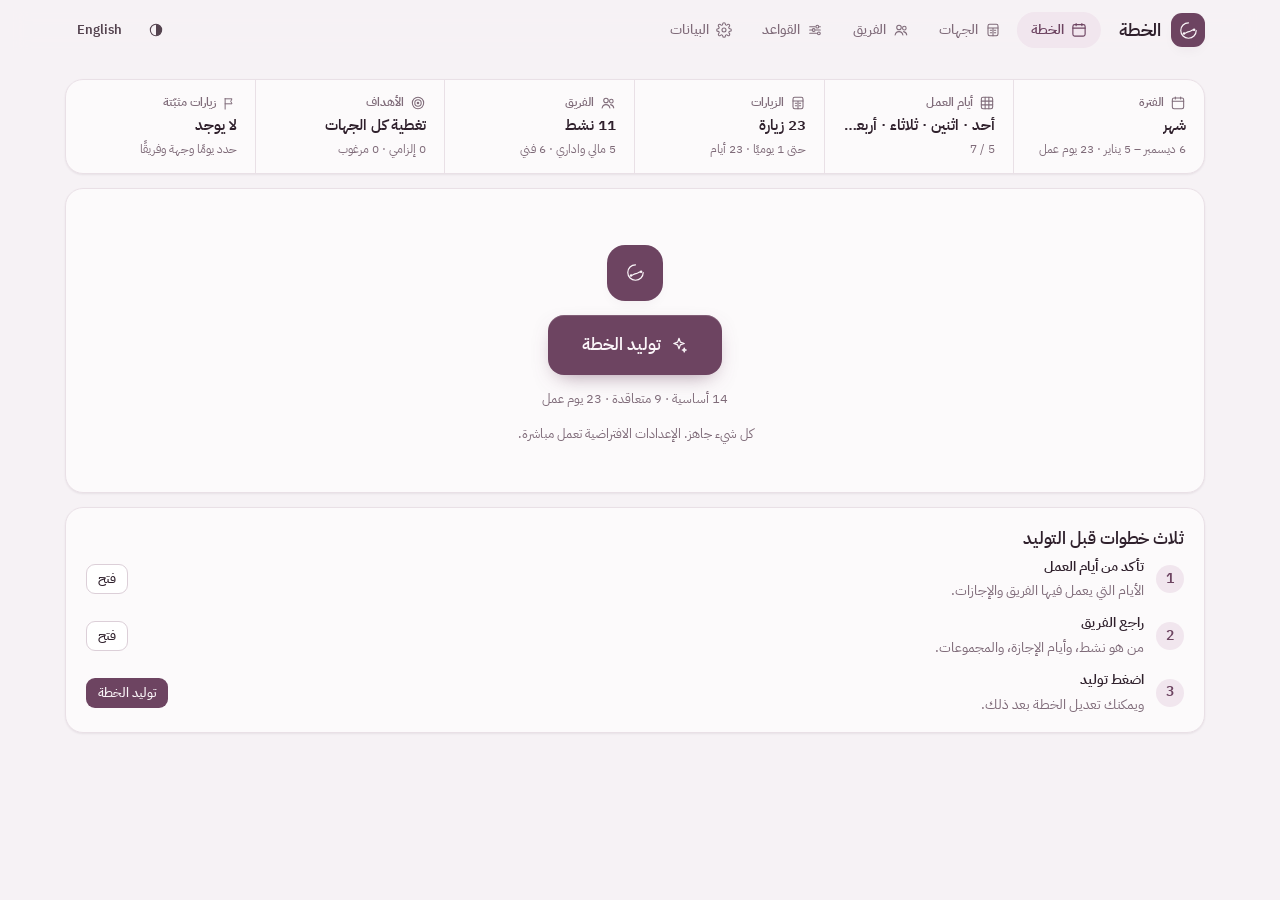
==== index.html @ b9fb1d87 "v5.0.0: one placement pipeline, visits-per-day modes, guests, duplicate policy, seat and equation ex" ====
<!doctype html>
<html lang="ar" dir="rtl">
<head>
<meta charset="utf-8">
<meta http-equiv="Content-Security-Policy" content="default-src 'self'; script-src 'self'; style-src 'self'; img-src 'self' data: blob:; font-src 'self'; connect-src 'self'; worker-src 'self'; manifest-src 'self'; object-src 'none'; base-uri 'none'; form-action 'none'">
<meta name="viewport" content="width=device-width, initial-scale=1, viewport-fit=cover">
<title>الخطة</title>
<script src="js/boot.js?v=5.0.0"></script>
<link rel="manifest" href="manifest.webmanifest?v=5.0.0">
<meta name="theme-color" content="#6D4461">
<link rel="apple-touch-icon" href="icons/icon-192.png">
<link rel="icon" type="image/svg+xml" href="data:image/svg+xml,%3Csvg%20xmlns='http://www.w3.org/2000/svg'%20viewBox='0%200%2032%2032'%3E%3Crect%20width='32'%20height='32'%20rx='10.4'%20fill='%236D4461'/%3E%3Cg%20transform='translate(7.06%207.06)%20scale(.5588)'%20fill='none'%20stroke='%23FBF6F9'%20stroke-width='2'%20stroke-linecap='round'%3E%3Cpath%20d='M16%203a13%2013%200%201%200%2013%2013'/%3E%3Cpath%20d='M8.5%2021c3.4%200%205-3.2%208.5-3.2S22%2014.6%2025.5%2014.6'/%3E%3Ccircle%20cx='8.5'%20cy='21'%20r='2.1'%20fill='%23FBF6F9'%20stroke='none'/%3E%3Ccircle%20cx='25.5'%20cy='14.6'%20r='2.1'%20fill='%23FBF6F9'%20stroke='none'/%3E%3C/g%3E%3C/svg%3E">
<link rel="stylesheet" href="css/app.css?v=5.0.0">
</head>
<body>
<header class="topbar" id="topbar"></header>
<main class="page stack" id="page"></main>
<div id="printSurface"></div>
<script src="js/core.js?v=5.0.0"></script>
<script src="js/seed.js?v=5.0.0"></script>
<script src="js/store.js?v=5.0.0"></script>
<script src="js/i18n.js?v=5.0.0"></script>
<script src="js/rules-model.js?v=5.0.0"></script>
<script src="js/people-rules.js?v=5.0.0"></script>
<script src="js/engine.js?v=5.0.0"></script>
<script src="js/goals.js?v=5.0.0"></script>
<script src="js/requests.js?v=5.0.0"></script>
<script src="js/constraints.js?v=5.0.0"></script>
<script src="js/score.js?v=5.0.0"></script>
<script src="js/flow.js?v=5.0.0"></script>
<script src="js/assign.js?v=5.0.0"></script>
<script src="js/layout.js?v=5.0.0"></script>
<script src="js/solver.js?v=5.0.0"></script>
<script src="js/lns.js?v=5.0.0"></script>
<script src="js/explain.js?v=5.0.0"></script>
<script src="js/planner.js?v=5.0.0"></script>
<script src="js/genrun.js?v=5.0.0"></script>
<script src="js/ui.js?v=5.0.0"></script>
<script src="js/diag.js?v=5.0.0"></script>
<script src="js/io.js?v=5.0.0"></script>
<script src="js/views/plan.js?v=5.0.0"></script>
<script src="js/views/facilities.js?v=5.0.0"></script>
<script src="js/views/team.js?v=5.0.0"></script>
<script src="js/views/team-table.js?v=5.0.0"></script>
<script src="js/views/goals.js?v=5.0.0"></script>
<script src="js/views/goals-manager.js?v=5.0.0"></script>
<script src="js/views/rules.js?v=5.0.0"></script>
<script src="js/views/data.js?v=5.0.0"></script>
<script src="js/app.js?v=5.0.0"></script>
</body>
</html>
---- css/app.css ----
@font-face{font-family:'Fraunces'; font-style:normal; font-weight:500; font-display:swap; src:url(../fonts/fraunces-latin-500.woff2) format('woff2'); unicode-range:U+0000-00FF,U+0131,U+0152-0153,U+02BB-02BC,U+02C6,U+02DA,U+02DC,U+0304,U+0308,U+0329,U+2000-206F,U+20AC,U+2122,U+2191,U+2193,U+2212,U+2215,U+FEFF,U+FFFD}
@font-face{font-family:'Fraunces'; font-style:normal; font-weight:600; font-display:swap; src:url(../fonts/fraunces-latin-600.woff2) format('woff2'); unicode-range:U+0000-00FF,U+0131,U+0152-0153,U+02BB-02BC,U+02C6,U+02DA,U+02DC,U+0304,U+0308,U+0329,U+2000-206F,U+20AC,U+2122,U+2191,U+2193,U+2212,U+2215,U+FEFF,U+FFFD}
@font-face{font-family:'JetBrains Mono'; font-style:normal; font-weight:500; font-display:swap; src:url(../fonts/jetbrains-mono-latin-500.woff2) format('woff2'); unicode-range:U+0000-00FF,U+0131,U+0152-0153,U+02BB-02BC,U+02C6,U+02DA,U+02DC,U+0304,U+0308,U+0329,U+2000-206F,U+20AC,U+2122,U+2191,U+2193,U+2212,U+2215,U+FEFF,U+FFFD}
@font-face{font-family:'JetBrains Mono'; font-style:normal; font-weight:600; font-display:swap; src:url(../fonts/jetbrains-mono-latin-600.woff2) format('woff2'); unicode-range:U+0000-00FF,U+0131,U+0152-0153,U+02BB-02BC,U+02C6,U+02DA,U+02DC,U+0304,U+0308,U+0329,U+2000-206F,U+20AC,U+2122,U+2191,U+2193,U+2212,U+2215,U+FEFF,U+FFFD}
@font-face{font-family:'IBM Plex Sans Arabic'; font-style:normal; font-weight:400; font-display:swap; src:url(../fonts/ibm-plex-sans-arabic-latin-400.woff2) format('woff2'); unicode-range:U+0000-00FF,U+0131,U+0152-0153,U+02BB-02BC,U+02C6,U+02DA,U+02DC,U+0304,U+0308,U+0329,U+2000-206F,U+20AC,U+2122,U+2191,U+2193,U+2212,U+2215,U+FEFF,U+FFFD}
@font-face{font-family:'IBM Plex Sans Arabic'; font-style:normal; font-weight:400; font-display:swap; src:url(../fonts/ibm-plex-sans-arabic-arabic-400.woff2) format('woff2'); unicode-range:U+0600-06FF,U+0750-077F,U+0870-088E,U+0890-0891,U+0897-08E1,U+08E3-08FF,U+200C-200E,U+2010-2011,U+204F,U+2E41,U+FB50-FDFF,U+FE70-FE74,U+FE76-FEFC,U+102E0-102FB,U+10E60-10E7E,U+10EC2-10EC4,U+10EFC-10EFF,U+1EE00-1EE03,U+1EE05-1EE1F,U+1EE21-1EE22,U+1EE24,U+1EE27,U+1EE29-1EE32,U+1EE34-1EE37,U+1EE39,U+1EE3B,U+1EE42,U+1EE47,U+1EE49,U+1EE4B,U+1EE4D-1EE4F,U+1EE51-1EE52,U+1EE54,U+1EE57,U+1EE59,U+1EE5B,U+1EE5D,U+1EE5F,U+1EE61-1EE62,U+1EE64,U+1EE67-1EE6A,U+1EE6C-1EE72,U+1EE74-1EE77,U+1EE79-1EE7C,U+1EE7E,U+1EE80-1EE89,U+1EE8B-1EE9B,U+1EEA1-1EEA3,U+1EEA5-1EEA9,U+1EEAB-1EEBB,U+1EEF0-1EEF1}
@font-face{font-family:'IBM Plex Sans Arabic'; font-style:normal; font-weight:500; font-display:swap; src:url(../fonts/ibm-plex-sans-arabic-latin-500.woff2) format('woff2'); unicode-range:U+0000-00FF,U+0131,U+0152-0153,U+02BB-02BC,U+02C6,U+02DA,U+02DC,U+0304,U+0308,U+0329,U+2000-206F,U+20AC,U+2122,U+2191,U+2193,U+2212,U+2215,U+FEFF,U+FFFD}
@font-face{font-family:'IBM Plex Sans Arabic'; font-style:normal; font-weight:500; font-display:swap; src:url(../fonts/ibm-plex-sans-arabic-arabic-500.woff2) format('woff2'); unicode-range:U+0600-06FF,U+0750-077F,U+0870-088E,U+0890-0891,U+0897-08E1,U+08E3-08FF,U+200C-200E,U+2010-2011,U+204F,U+2E41,U+FB50-FDFF,U+FE70-FE74,U+FE76-FEFC,U+102E0-102FB,U+10E60-10E7E,U+10EC2-10EC4,U+10EFC-10EFF,U+1EE00-1EE03,U+1EE05-1EE1F,U+1EE21-1EE22,U+1EE24,U+1EE27,U+1EE29-1EE32,U+1EE34-1EE37,U+1EE39,U+1EE3B,U+1EE42,U+1EE47,U+1EE49,U+1EE4B,U+1EE4D-1EE4F,U+1EE51-1EE52,U+1EE54,U+1EE57,U+1EE59,U+1EE5B,U+1EE5D,U+1EE5F,U+1EE61-1EE62,U+1EE64,U+1EE67-1EE6A,U+1EE6C-1EE72,U+1EE74-1EE77,U+1EE79-1EE7C,U+1EE7E,U+1EE80-1EE89,U+1EE8B-1EE9B,U+1EEA1-1EEA3,U+1EEA5-1EEA9,U+1EEAB-1EEBB,U+1EEF0-1EEF1}
@font-face{font-family:'IBM Plex Sans Arabic'; font-style:normal; font-weight:600; font-display:swap; src:url(../fonts/ibm-plex-sans-arabic-latin-600.woff2) format('woff2'); unicode-range:U+0000-00FF,U+0131,U+0152-0153,U+02BB-02BC,U+02C6,U+02DA,U+02DC,U+0304,U+0308,U+0329,U+2000-206F,U+20AC,U+2122,U+2191,U+2193,U+2212,U+2215,U+FEFF,U+FFFD}
@font-face{font-family:'IBM Plex Sans Arabic'; font-style:normal; font-weight:600; font-display:swap; src:url(../fonts/ibm-plex-sans-arabic-arabic-600.woff2) format('woff2'); unicode-range:U+0600-06FF,U+0750-077F,U+0870-088E,U+0890-0891,U+0897-08E1,U+08E3-08FF,U+200C-200E,U+2010-2011,U+204F,U+2E41,U+FB50-FDFF,U+FE70-FE74,U+FE76-FEFC,U+102E0-102FB,U+10E60-10E7E,U+10EC2-10EC4,U+10EFC-10EFF,U+1EE00-1EE03,U+1EE05-1EE1F,U+1EE21-1EE22,U+1EE24,U+1EE27,U+1EE29-1EE32,U+1EE34-1EE37,U+1EE39,U+1EE3B,U+1EE42,U+1EE47,U+1EE49,U+1EE4B,U+1EE4D-1EE4F,U+1EE51-1EE52,U+1EE54,U+1EE57,U+1EE59,U+1EE5B,U+1EE5D,U+1EE5F,U+1EE61-1EE62,U+1EE64,U+1EE67-1EE6A,U+1EE6C-1EE72,U+1EE74-1EE77,U+1EE79-1EE7C,U+1EE7E,U+1EE80-1EE89,U+1EE8B-1EE9B,U+1EEA1-1EEA3,U+1EEA5-1EEA9,U+1EEAB-1EEBB,U+1EEF0-1EEF1}
*,*::before,*::after{box-sizing:border-box}
[hidden]{display:none !important}
:root{
  --bg:#F6F2F5; --surface:#FCFAFB; --raised:#FFFFFF; --sunken:#F1EBEF; --hover:#F3ECF1; --selected:#EDE2EA;
  --ink:#2F202C; --ink-2:#54434F; --ink-3:#7F6B79; --ink-4:#A8969F; --line:#E9E0E6; --line-2:#DCCFD8;
  --primary:#6D4461; --primary-2:#5D3953; --primary-3:#4E2F45; --on-primary:#FBF6F9; --primary-soft:#F1E6EE;
  --basic:#6D4461; --basic-soft:#EFE3EC; --contracted:#7A5F2E; --contracted-soft:#F3EDE1;
  --danger:#9A4452; --danger-soft:#F8E9EB; --warn:#8A6420; --warn-soft:#F7EFDF; --ok:#46705A; --ok-soft:#E6F0EA;
  --focus:rgba(154,107,140,.45); --shadow:rgba(70,36,64,.08);
  --r-lg:18px; --r-md:12px; --r-sm:9px; --r-pill:999px;
  --elev-1:0 1px 2px var(--shadow); --elev-2:0 1px 2px var(--shadow), 0 10px 28px -12px var(--shadow); --elev-3:0 2px 6px var(--shadow), 0 24px 60px -20px rgba(40,20,36,.28);
  --ease:cubic-bezier(.2,0,0,1); --t:150ms var(--ease);
  --h:38px; --h-sm:30px; --topbar-h:60px;
  --font:"IBM Plex Sans Arabic","Noto Sans Arabic",system-ui,-apple-system,"Segoe UI",Tahoma,sans-serif;
  --font-display:Fraunces,"IBM Plex Sans Arabic",serif; --font-num:"JetBrains Mono","IBM Plex Sans Arabic",ui-monospace,monospace;
}
:root[data-theme="dark"]{
  --bg:#171217; --surface:#1F191E; --raised:#272026; --sunken:#1B151A; --hover:#2B232A; --selected:#35272F;
  --ink:#EEE5EB; --ink-2:#C6B7C1; --ink-3:#978794; --ink-4:#6E606B; --line:#322A31; --line-2:#443A42;
  --primary:#CFA3C0; --primary-2:#DBB5CD; --primary-3:#C293B3; --on-primary:#241A21; --primary-soft:#352631;
  --basic:#CFA3C0; --basic-soft:#352631; --contracted:#D2B480; --contracted-soft:#322A1E;
  --danger:#E0918E; --danger-soft:#3A2424; --warn:#D9B36A; --warn-soft:#342B1B; --ok:#8FC0A0; --ok-soft:#1E2B23;
  --focus:rgba(207,163,192,.45); --shadow:rgba(0,0,0,.4);
}
@media (prefers-color-scheme: dark){:root:not([data-theme]){
  --bg:#171217; --surface:#1F191E; --raised:#272026; --sunken:#1B151A; --hover:#2B232A; --selected:#35272F;
  --ink:#EEE5EB; --ink-2:#C6B7C1; --ink-3:#978794; --ink-4:#6E606B; --line:#322A31; --line-2:#443A42;
  --primary:#CFA3C0; --primary-2:#DBB5CD; --primary-3:#C293B3; --on-primary:#241A21; --primary-soft:#352631;
  --basic:#CFA3C0; --basic-soft:#352631; --contracted:#D2B480; --contracted-soft:#322A1E;
  --danger:#E0918E; --danger-soft:#3A2424; --warn:#D9B36A; --warn-soft:#342B1B; --ok:#8FC0A0; --ok-soft:#1E2B23;
  --focus:rgba(207,163,192,.45); --shadow:rgba(0,0,0,.4);
}}
html{color-scheme:light dark; scrollbar-width:thin; scrollbar-color:var(--line-2) transparent}
body{margin:0; background:var(--bg); color:var(--ink); font-family:var(--font); font-size:14px; line-height:1.6; font-variant-numeric:tabular-nums; -webkit-font-smoothing:antialiased}
body.locked{overflow:hidden}
html, body{overflow-x:clip; max-width:100%}
h1,h2,h3,h4,p{margin:0}
button,input,select,textarea{font:inherit; color:inherit}
button{cursor:pointer; background:none; border:0; padding:0}
:focus{outline:none}
:focus-visible{outline:2px solid var(--focus); outline-offset:2px; border-radius:6px}
::selection{background:var(--selected)}
@media (prefers-reduced-motion:reduce){*{transition:none !important; animation:none !important}}
.num{font-family:var(--font-num); font-variant-numeric:tabular-nums; letter-spacing:-.01em; unicode-bidi:isolate}
.ltr{direction:ltr; unicode-bidi:isolate; display:inline-block}
.muted{color:var(--ink-3)}
.sr{position:absolute; width:1px; height:1px; overflow:hidden; clip:rect(0,0,0,0)}

.topbar{position:sticky; top:0; z-index:40; background:color-mix(in srgb, var(--bg) 88%, transparent); -webkit-backdrop-filter:blur(14px) saturate(1.2); backdrop-filter:blur(14px) saturate(1.2); border-bottom:1px solid transparent; transition:border-color var(--t)}
.topbar.scrolled{border-bottom-color:var(--line)}
.topbar-inner{max-width:1180px; margin:0 auto; height:var(--topbar-h); padding:0 20px; display:flex; align-items:center; gap:18px}
.brand{display:flex; align-items:center; gap:10px; flex-shrink:0}
.brand-mark{width:34px; height:34px; border-radius:11px; background:var(--primary); color:var(--on-primary); display:grid; place-items:center; box-shadow:0 6px 14px -6px var(--shadow)}
.brand-mark svg{width:19px; height:19px}
.brand-name{font-family:var(--font-display); font-weight:600; font-size:18px; letter-spacing:-.01em}
.tabs{display:flex; gap:2px; flex:1; overflow-x:auto; scrollbar-width:none}
.tabs::-webkit-scrollbar{display:none}
.tab{display:flex; align-items:center; gap:7px; height:36px; padding:0 14px; border-radius:var(--r-pill); color:var(--ink-3); font-weight:500; font-size:13.5px; white-space:nowrap; transition:background var(--t), color var(--t)}
.tab:hover{color:var(--ink); background:var(--hover)}
.tab[aria-selected="true"]{color:var(--primary); background:var(--primary-soft); font-weight:600}
.tab svg{flex-shrink:0}
.tab .badge{min-width:18px; height:18px; padding:0 5px; border-radius:9px; background:var(--danger); color:#fff; font-size:10.5px; display:inline-grid; place-items:center; font-family:var(--font-num)}
.top-actions{display:flex; gap:4px; flex-shrink:0}
.icon-btn{width:36px; height:36px; border-radius:var(--r-pill); display:inline-grid; place-items:center; color:var(--ink-2); transition:background var(--t), color var(--t)}
.icon-btn:hover{background:var(--hover); color:var(--ink)}
.icon-btn.sm{width:30px; height:30px}
.lang-btn{font-size:12.5px; font-weight:600; padding:0 12px; width:auto}
.lang-short{display:none}

.page{max-width:1180px; margin:0 auto; padding:18px 20px 120px}
.page-narrow{max-width:880px}
.stack{display:flex; flex-direction:column; gap:14px}
.row{display:flex; align-items:center; gap:10px}
.row.wrap{flex-wrap:wrap}
.spacer{flex:1}
.card{background:var(--surface); border:1px solid var(--line); border-radius:var(--r-lg); box-shadow:var(--elev-1)}
.card-pad{padding:18px 20px}
.card-head{display:flex; align-items:center; gap:12px; padding:16px 20px 0}
.card-head h2{font-family:var(--font-display); font-size:17px; font-weight:600; letter-spacing:-.005em}
.card-head .sub{color:var(--ink-3); font-size:13px}
.section-title{font-size:12px; font-weight:600; color:var(--ink-3); letter-spacing:.02em; margin-bottom:8px}
:root[lang="en"] .section-title{text-transform:uppercase; letter-spacing:.1em; font-size:10.5px; font-family:var(--font-num)}

.btn{display:inline-flex; align-items:center; justify-content:center; gap:7px; height:var(--h); padding:0 15px; border-radius:var(--r-md); background:var(--sunken); color:var(--ink); font-weight:500; font-size:13.5px; white-space:nowrap; border:1px solid transparent; transition:background var(--t), color var(--t), border-color var(--t), transform var(--t)}
.btn:hover{background:var(--hover); border-color:var(--line)}
.btn:active{transform:translateY(1px)}
.btn:disabled{opacity:.45; cursor:not-allowed; transform:none}
.btn.sm{height:var(--h-sm); padding:0 11px; font-size:12.5px; border-radius:var(--r-sm)}
.btn.primary{background:var(--primary); color:var(--on-primary)}
.btn.primary:hover{background:var(--primary-2)}
.btn.ghost{background:transparent}
.btn.ghost:hover{background:var(--hover); border-color:transparent}
.btn.outline{background:var(--raised); border-color:var(--line-2)}
.btn.outline:hover{border-color:var(--ink-4)}
.btn.danger{background:var(--danger-soft); color:var(--danger)}
.btn.danger:hover{background:var(--danger); color:#fff}
.btn.block{width:100%}
.link{color:var(--primary); font-weight:500; text-decoration:underline; text-underline-offset:3px; text-decoration-thickness:1px}

.seg{display:inline-flex; padding:3px; gap:2px; border-radius:var(--r-md); background:var(--sunken); border:1px solid var(--line); max-width:100%; flex-wrap:wrap}
.seg button{height:calc(var(--h) - 8px); padding:0 12px; border-radius:calc(var(--r-md) - 3px); color:var(--ink-3); font-size:13px; font-weight:500; white-space:nowrap; transition:background var(--t), color var(--t), box-shadow var(--t)}
.seg button:hover{color:var(--ink)}
.seg button[aria-pressed="true"]{background:var(--raised); color:var(--ink); box-shadow:0 1px 2px var(--shadow), 0 0 0 1px var(--line-2)}
.seg.sm button{height:24px; padding:0 9px; font-size:12px}
.seg.block{display:flex}
.seg.block button{flex:1}

.switch{position:relative; width:38px; height:22px; border-radius:var(--r-pill); background:var(--line-2); flex-shrink:0; transition:background var(--t)}
.switch::after{content:""; position:absolute; top:3px; inset-inline-start:3px; width:16px; height:16px; border-radius:50%; background:#fff; box-shadow:0 1px 2px rgba(0,0,0,.2); transition:inset-inline-start var(--t)}
.switch[aria-checked="true"]{background:var(--primary)}
.switch[aria-checked="true"]::after{inset-inline-start:19px}
:root[data-theme="dark"] .switch::after{background:var(--ink)}

.input, .select{height:var(--h); padding:0 11px; border-radius:var(--r-md); border:1px solid var(--line-2); background:var(--raised); font-size:13.5px; min-width:0; transition:border-color var(--t), box-shadow var(--t)}
.input:hover, .select:hover{border-color:var(--ink-4)}
.input:focus, .select:focus{border-color:var(--primary); box-shadow:0 0 0 3px var(--focus); outline:none}
.input.sm, .select.sm{height:var(--h-sm); font-size:12.5px; border-radius:var(--r-sm); padding:0 8px}
.select{appearance:none; -webkit-appearance:none; padding-inline-end:30px; background-image:url("data:image/svg+xml,%3Csvg xmlns='http://www.w3.org/2000/svg' width='12' height='12' viewBox='0 0 24 24' fill='none' stroke='%237F6B79' stroke-width='2.2' stroke-linecap='round'%3E%3Cpath d='M6 9l6 6 6-6'/%3E%3C/svg%3E"); background-repeat:no-repeat; background-position:left 10px center; cursor:pointer}
[dir="ltr"] .select{background-position:right 10px center}
button.select{display:inline-flex; align-items:center; text-align:start; white-space:nowrap; max-width:100%; color:var(--ink)}
button.select .select-lbl{overflow:hidden; text-overflow:ellipsis; min-width:0}
button.select.open{border-color:var(--primary); box-shadow:0 0 0 3px var(--focus)}
.toolbar .select{max-width:220px}
.field > .select{width:100%}
.gp-grid{display:grid; grid-template-columns:repeat(2,minmax(0,1fr)); gap:8px}
textarea.input{height:auto; padding:9px 11px; resize:vertical; line-height:1.5}
.input-group{display:inline-flex; align-items:center; height:var(--h); border:1px solid var(--line-2); border-radius:var(--r-md); background:var(--raised); overflow:hidden}
.input-group:focus-within{border-color:var(--primary); box-shadow:0 0 0 3px var(--focus)}
.input-group input{border:0; background:transparent; height:100%; min-width:0; width:9ch; min-inline-size:3.2ch; text-align:center; font-family:var(--font-num); font-size:13.5px; outline:none}
.input-group .unit{padding-inline:0 10px; color:var(--ink-3); font-size:12.5px}
.input-group button{flex:none; width:30px; height:100%; color:var(--ink-3); display:grid; place-items:center}
.input-group button:hover{background:var(--hover); color:var(--ink)}
.input-group button:disabled{opacity:.35}
.input-group.sm{height:var(--h-sm)}
.input-group.sm input{width:52px; font-size:12.5px}
@supports (field-sizing:content){
  .input-group input, .input-group.sm input{width:auto; field-sizing:content}
}
.seg.block{flex-wrap:nowrap}
.pt-panel .seg, .pop .seg{flex-wrap:nowrap; max-width:100%; overflow-x:auto}
.pt-panel .seg button, .pop .seg button{flex-shrink:0}
.input-group.sm button{width:24px}

.slider{display:flex; align-items:center; gap:10px; min-width:200px}
.slider input[type=range]{flex:1; -webkit-appearance:none; appearance:none; height:22px; background:transparent; cursor:pointer}
.slider input[type=range]::-webkit-slider-runnable-track{height:6px; border-radius:3px; background:var(--line-2)}
.slider input[type=range]::-moz-range-track{height:6px; border-radius:3px; background:var(--line-2)}
.slider input[type=range]::-moz-range-progress{height:6px; border-radius:3px; background:var(--primary)}
.slider input[type=range]::-webkit-slider-thumb{-webkit-appearance:none; width:18px; height:18px; margin-top:-6px; border-radius:50%; background:var(--raised); border:2px solid var(--primary); box-shadow:0 1px 3px var(--shadow)}
.slider input[type=range]::-moz-range-thumb{width:14px; height:14px; border-radius:50%; background:var(--raised); border:2px solid var(--primary)}
[dir="ltr"] .slider input[type=range]::-webkit-slider-runnable-track{background:linear-gradient(to right, var(--primary) var(--p,50%), var(--line-2) var(--p,50%))}
[dir="rtl"] .slider input[type=range]::-webkit-slider-runnable-track{background:linear-gradient(to left, var(--primary) var(--p,50%), var(--line-2) var(--p,50%))}
.slider .val{min-width:40px; text-align:center; font-family:var(--font-num); font-size:12.5px; padding:3px 6px; border-radius:7px; background:var(--sunken); border:1px solid var(--line)}
.slider .tier{min-width:62px; font-size:12px; color:var(--ink-3)}

.chip{display:inline-flex; align-items:center; gap:6px; height:28px; padding:0 11px; border-radius:var(--r-pill); background:var(--sunken); border:1px solid var(--line); font-size:12.5px; color:var(--ink-2); white-space:nowrap; transition:background var(--t), color var(--t), border-color var(--t)}
.chip:hover{border-color:var(--line-2); color:var(--ink)}
.chip[aria-pressed="true"], .chip.on{background:var(--primary); border-color:var(--primary); color:var(--on-primary)}
.chip .x{display:inline-grid; place-items:center; width:16px; height:16px; margin-inline-end:-5px; border-radius:50%; opacity:.7}
.chip .x:hover{opacity:1; background:rgba(0,0,0,.08)}
.chips{display:flex; flex-wrap:wrap; gap:6px}
.dayset{display:inline-flex; gap:4px}
.dayset button{width:34px; height:34px; border-radius:50%; border:1px solid var(--line-2); background:var(--raised); font-size:12.5px; font-weight:500; color:var(--ink-2); transition:all var(--t)}
.dayset button:hover{border-color:var(--ink-4)}
.dayset button[aria-pressed="true"]{background:var(--primary); border-color:var(--primary); color:var(--on-primary)}
.dayset.sm button{width:28px; height:28px; font-size:11.5px}

.tag{display:inline-flex; align-items:center; gap:4px; height:21px; padding:0 8px; border-radius:6px; font-size:11.5px; font-weight:500; white-space:nowrap; background:var(--sunken); color:var(--ink-2)}
.tag.basic{background:var(--basic-soft); color:var(--basic)}
.tag.contracted{background:var(--contracted-soft); color:var(--contracted)}
.tag.excluded{background:var(--sunken); color:var(--ink-3)}
.tag.danger{background:var(--danger-soft); color:var(--danger)}
.tag.warn{background:var(--warn-soft); color:var(--warn)}
.tag.ok{background:var(--ok-soft); color:var(--ok)}
.tag.near{background:var(--ok-soft); color:var(--ok)}
.tag.far{background:var(--warn-soft); color:var(--warn)}
.tag.mid{background:var(--sunken); color:var(--ink-3)}
.dot{width:7px; height:7px; border-radius:50%; display:inline-block; flex-shrink:0}
.dot.basic{background:var(--basic)} .dot.contracted{background:var(--contracted)} .dot.danger{background:var(--danger)} .dot.warn{background:var(--warn)} .dot.ok{background:var(--ok)} .dot.info{background:var(--ink-4)}

.field{display:flex; flex-direction:column; gap:6px; min-width:0}
.field > label, .field-label{font-size:12.5px; font-weight:500; color:var(--ink-2)}
.hint{font-size:12.5px; color:var(--ink-3); line-height:1.5}
.grid-2{display:grid; grid-template-columns:repeat(2,minmax(0,1fr)); gap:14px}
.grid-3{display:grid; grid-template-columns:repeat(3,minmax(0,1fr)); gap:14px}

.setting{display:grid; grid-template-columns:minmax(0,1fr) auto; gap:6px 24px; align-items:center; padding:14px 0; border-top:1px solid var(--line)}
.setting:first-child{border-top:0}
.setting .lbl{display:flex; flex-direction:column; gap:2px; min-width:0}
.setting .lbl b{font-weight:500; font-size:13.5px}
.setting .lbl span{font-size:12.5px; color:var(--ink-3)}
.setting .ctl{display:flex; align-items:center; gap:8px; justify-content:flex-end; flex-wrap:wrap}
.setting .full{grid-column:1 / -1}
.setting.disabled .full, .setting.disabled .ctl > :not(.switch){opacity:.45; pointer-events:none}

.setup{display:grid; grid-template-columns:repeat(6, minmax(0,1fr)) auto; gap:0; background:var(--surface); border:1px solid var(--line); border-radius:var(--r-lg); box-shadow:var(--elev-1); overflow:hidden}
.setup-tile{display:flex; flex-direction:column; align-items:flex-start; gap:2px; padding:14px 18px; text-align:start; border-inline-start:1px solid var(--line); min-width:0; transition:background var(--t)}
.setup-tile:first-child{border-inline-start:0}
.setup-tile:hover{background:var(--hover)}
.setup-tile.open{background:var(--selected)}
.setup-tile .k{font-size:11.5px; font-weight:600; color:var(--ink-3); display:flex; align-items:center; gap:6px}
:root[lang="en"] .setup-tile .k{text-transform:uppercase; letter-spacing:.08em; font-size:10px; font-family:var(--font-num)}
.setup-tile .v{font-size:14.5px; font-weight:600; max-width:100%; overflow:hidden; text-overflow:ellipsis; white-space:nowrap}
.setup-tile .s{font-size:12px; color:var(--ink-3); max-width:100%; overflow:hidden; text-overflow:ellipsis; white-space:nowrap}
.setup-tile .s.warn{color:var(--warn)}
.setup-go{display:flex; align-items:center; padding:12px; border-inline-start:1px solid var(--line)}
.gen-btn{height:52px; padding:0 22px; border-radius:14px; background:var(--primary); color:var(--on-primary); font-weight:600; font-size:15px; display:inline-flex; align-items:center; gap:9px; box-shadow:inset 0 1px 0 rgba(255,255,255,.14), 0 8px 22px -10px color-mix(in srgb, var(--primary) 70%, transparent); transition:background var(--t), transform var(--t), box-shadow var(--t)}
.gen-btn:hover{background:var(--primary-2); box-shadow:inset 0 1px 0 rgba(255,255,255,.14), 0 12px 28px -10px color-mix(in srgb, var(--primary) 80%, transparent)}
.gen-btn:active{transform:translateY(1px)}
.gen-btn:disabled{opacity:.5; cursor:not-allowed}
.gen-btn.busy svg{animation:spin 1s linear infinite}
@keyframes spin{to{transform:rotate(360deg)}}

.hero{padding:56px 24px 48px; text-align:center; display:flex; flex-direction:column; align-items:center; gap:14px}
.hero .gen-btn{height:60px; padding:0 34px; font-size:16.5px; border-radius:16px}
.hero p{color:var(--ink-3); font-size:13px}

.banner{display:flex; align-items:center; gap:10px; padding:10px 14px; border-radius:var(--r-md); font-size:13px; font-weight:500}
.banner.warn{background:var(--warn-soft); color:var(--warn)}
.banner.danger{background:var(--danger-soft); color:var(--danger)}
.banner.info{background:var(--primary-soft); color:var(--primary)}
.banner .btn{margin-inline-start:auto}

.plan-toolbar{display:flex; align-items:center; gap:10px; flex-wrap:wrap}
.plan-toolbar h2{font-family:var(--font-display); font-weight:600; font-size:19px}
.plan-toolbar .range{color:var(--ink-3); font-size:13px}

.list-wrap{padding:6px 10px 14px}
.list-head{position:sticky; top:var(--topbar-h); z-index:3; display:grid; grid-template-columns:86px minmax(0,1.3fr) 118px minmax(0,1.7fr); gap:12px; padding:10px 12px 8px; font-size:11.5px; font-weight:600; color:var(--ink-3); background:var(--surface); border-bottom:1px solid var(--line)}
.month-h{padding:18px 12px 6px; font-family:var(--font-display); font-weight:600; font-size:15px; color:var(--ink-2)}
.day-block{display:grid; grid-template-columns:86px minmax(0,1fr); gap:12px; padding:4px 0; border-top:1px dashed var(--line)}
.day-block:first-of-type{border-top:0}
.day-label{padding:10px 12px; display:flex; flex-direction:column; line-height:1.25}
.day-label .d{font-family:var(--font-num); font-size:17px; font-weight:600}
.day-label .w{font-size:12px; color:var(--ink-3)}
.day-visits{display:flex; flex-direction:column; gap:4px; padding-block:4px; min-width:0}
.visit{display:grid; grid-template-columns:minmax(0,1.3fr) 118px minmax(0,1.7fr); gap:12px; align-items:center; padding:9px 12px; border-radius:var(--r-md); background:var(--raised); border:1px solid var(--line); border-inline-start:3px solid var(--basic); text-align:start; width:100%; transition:border-color var(--t), box-shadow var(--t), transform var(--t), opacity var(--t)}
.visit:hover{box-shadow:var(--elev-2); transform:translateY(-1px)}
.visit.contracted{border-inline-start-color:var(--contracted)}
.visit.has-issue{background:linear-gradient(90deg, var(--danger-soft), var(--raised) 40%)}
[dir="rtl"] .visit.has-issue{background:linear-gradient(270deg, var(--danger-soft), var(--raised) 40%)}
.visit.dim{opacity:.32}
.visit.flash{box-shadow:0 0 0 3px var(--focus)}
.visit .fac{display:flex; flex-direction:column; min-width:0}
.visit .fac b{font-weight:600; font-size:13.5px; overflow:hidden; text-overflow:ellipsis; white-space:nowrap}
.visit .fac span{font-size:11.5px; color:var(--ink-3); display:flex; gap:6px; align-items:center}
.visit .cat{justify-self:start; max-width:100%; overflow:hidden; text-overflow:ellipsis}
.team{display:flex; flex-wrap:wrap; gap:4px; justify-content:flex-end}
.person{display:inline-flex; align-items:center; gap:5px; height:24px; padding:0 9px; border-radius:var(--r-pill); font-size:12px; font-weight:500; background:var(--sunken); color:var(--ink-2); border:1px solid transparent; cursor:pointer; transition:all var(--t)}
.person:hover{border-color:var(--line-2)}
.person.p0{background:var(--primary-soft); color:var(--primary)}
.person.p1{background:var(--raised); border-color:var(--line-2); color:var(--ink-2)}
.person.p2{background:var(--contracted-soft); color:var(--contracted)}
.person.p3{background:var(--ok-soft); color:var(--ok)}
.person.hl{box-shadow:0 0 0 2px var(--primary); color:var(--primary)}
.person.open{background:var(--danger-soft); color:var(--danger); border-style:dashed; border-color:var(--danger)}
.g-f::before{content:""; width:5px; height:5px; border-radius:50%; background:currentColor; opacity:.55}

.cal{padding:4px 12px 16px}
.cal-nav{display:flex; align-items:center; gap:8px; padding:12px 8px}
.cal-nav h3{font-family:var(--font-display); font-weight:600; font-size:16px; min-width:150px; text-align:center}
.cal-grid{display:grid; grid-template-columns:repeat(7, minmax(0,1fr)); border:1px solid var(--line); border-radius:var(--r-md); overflow:hidden; background:var(--line); gap:1px}
.cal-wd{background:var(--sunken); padding:7px 8px; font-size:11.5px; font-weight:600; color:var(--ink-3); text-align:center}
.cal-cell{background:var(--raised); min-height:112px; padding:6px; display:flex; flex-direction:column; gap:4px; min-width:0}
.cal-cell.out{background:var(--sunken); opacity:.55}
.cal-cell.off{background:repeating-linear-gradient(135deg, var(--sunken), var(--sunken) 6px, var(--raised) 6px, var(--raised) 12px)}
.cal-cell.today .cal-d{background:var(--primary); color:var(--on-primary)}
.cal-cell.drop{box-shadow:inset 0 0 0 2px var(--primary)}
.cal-d{align-self:flex-start; font-family:var(--font-num); font-size:12px; font-weight:600; min-width:22px; height:22px; padding:0 5px; border-radius:11px; display:grid; place-items:center; color:var(--ink-2)}
.cal-ev{display:flex; flex-direction:column; gap:1px; padding:5px 7px; border-radius:7px; background:var(--basic-soft); color:var(--ink); border-inline-start:3px solid var(--basic); font-size:11.5px; text-align:start; cursor:pointer; min-width:0; transition:transform var(--t), box-shadow var(--t)}
.cal-ev:hover{box-shadow:var(--elev-2)}
.cal-ev.contracted{background:var(--contracted-soft); border-inline-start-color:var(--contracted)}
.cal-ev.has-issue{outline:1.5px dashed var(--danger); outline-offset:-1.5px}
.cal-ev.dim{opacity:.3}
.cal-ev b{font-weight:600; overflow:hidden; text-overflow:ellipsis; white-space:nowrap}
.cal-ev span{color:var(--ink-3); overflow:hidden; text-overflow:ellipsis; white-space:nowrap; font-size:10.5px}
.cal-ev[draggable="true"]{cursor:grab}

.matrix-wrap{overflow:auto; max-height:calc(100vh - 230px); border-radius:0 0 var(--r-lg) var(--r-lg)}
.matrix{border-collapse:separate; border-spacing:0; font-size:12px; min-width:100%}
.matrix th, .matrix td{border-bottom:1px solid var(--line); border-inline-start:1px solid var(--line); padding:0; text-align:center; white-space:nowrap}
.matrix thead th{position:sticky; top:0; z-index:2; background:var(--sunken); font-weight:600; color:var(--ink-3); padding:6px 4px; min-width:40px}
.matrix thead th .d{display:block; font-family:var(--font-num); font-size:13px; color:var(--ink)}
.matrix thead th .w{display:block; font-size:10.5px}
.matrix thead th.wk-start, .matrix td.wk-start{border-inline-start:2px solid var(--line-2)}
.matrix .name{position:sticky; inset-inline-start:0; z-index:1; background:var(--surface); text-align:start; padding:6px 12px; font-weight:500; min-width:128px; border-inline-start:0}
.matrix thead .name{z-index:3; background:var(--sunken)}
.matrix .pool-row th{position:sticky; inset-inline-start:0; background:var(--surface); text-align:start; padding:10px 12px 4px; font-size:11.5px; color:var(--ink-3); font-weight:600; border-inline-start:0}
.matrix .tot{font-family:var(--font-num); font-weight:600; padding:0 10px; background:var(--surface); position:sticky; inset-inline-end:0}
.matrix thead .tot{background:var(--sunken); z-index:2}
.mx{width:40px; height:34px; display:grid; place-items:center; font-size:10.5px; font-weight:600; cursor:pointer; position:relative}
.mx.basic{background:var(--basic-soft); color:var(--basic)}
.mx.contracted{background:var(--contracted-soft); color:var(--contracted)}
.mx.off{background:repeating-linear-gradient(135deg, transparent, transparent 4px, var(--line) 4px, var(--line) 5px); cursor:default}
.mx.many::after{content:attr(data-n); position:absolute; top:2px; inset-inline-end:3px; font-size:9px}
.mx.hl{box-shadow:inset 0 0 0 2px var(--primary)}
.matrix tr:hover td:not(.tot){filter:brightness(.97)}
.matrix .fac-row .name{font-size:12px}
.legend{display:flex; gap:14px; flex-wrap:wrap; font-size:12px; color:var(--ink-3); padding:10px 16px}
.legend span{display:inline-flex; align-items:center; gap:6px}
.legend i{width:14px; height:14px; border-radius:4px; display:inline-block}

.kpis{display:grid; grid-template-columns:repeat(4, minmax(0,1fr)); gap:1px; background:var(--line); border-radius:var(--r-lg); overflow:hidden; border:1px solid var(--line)}
.kpi{background:var(--surface); padding:14px 18px}
.kpi .n{font-family:var(--font-display); font-weight:600; font-size:26px; line-height:1.1}
.kpi .l{font-size:12px; color:var(--ink-3); margin-top:4px}
.kpi .split{display:flex; gap:10px; margin-top:6px; font-size:12px; color:var(--ink-3)}
.bars{display:flex; flex-direction:column; gap:6px}
.bar-row{display:grid; grid-template-columns:120px minmax(0,1fr) minmax(110px,auto); align-items:center; gap:12px; font-size:12.5px; padding:3px 6px; border-radius:8px; cursor:pointer}
.bar-row:hover{background:var(--hover)}
.bar-row .nm{overflow:hidden; text-overflow:ellipsis; white-space:nowrap; font-weight:500}
.bar{position:relative; height:10px; border-radius:5px; background:var(--sunken); overflow:hidden; display:flex}
.bar i{display:block; height:100%}
.bar i.b{background:var(--basic)} .bar i.c{background:var(--contracted)}
.bar .exp{position:absolute; top:-3px; bottom:-3px; width:2px; background:var(--ink); opacity:.55; border-radius:1px}
.bar-row .v{font-family:var(--font-num); font-size:12px; text-align:end; color:var(--ink-3); white-space:nowrap}
.bar-row .v b{color:var(--ink); font-weight:600}
.dev-pos{color:var(--ok)} .dev-neg{color:var(--danger)}
.check{display:flex; align-items:center; gap:10px; padding:8px 10px; border-radius:9px; font-size:13px}
.check.ok{color:var(--ink-2)}
.check.ok svg{color:var(--ok)}
.check.bad{background:var(--danger-soft); color:var(--danger)}
.check.soft{background:var(--warn-soft); color:var(--warn)}
.check .n{margin-inline-start:auto; font-family:var(--font-num); font-weight:600}
.note{display:flex; gap:10px; align-items:flex-start; padding:8px 10px; border-radius:9px; font-size:12.5px; line-height:1.5; text-align:start; width:100%}
.note:hover{background:var(--hover)}
.note .dot{margin-top:6px}

.actionbar{position:fixed; inset-inline:0; bottom:16px; z-index:30; display:flex; justify-content:center; pointer-events:none; padding:0 16px}
.actionbar-inner{pointer-events:auto; display:flex; align-items:center; gap:10px; padding:8px 8px 8px 16px; background:color-mix(in srgb, var(--raised) 92%, transparent); -webkit-backdrop-filter:blur(14px) saturate(1.2); backdrop-filter:blur(14px) saturate(1.2); border:1px solid var(--line); border-radius:16px; box-shadow:var(--elev-3); max-width:100%}
[dir="rtl"] .actionbar-inner{padding:8px 16px 8px 8px}
.actionbar .status{display:flex; align-items:center; gap:8px; font-size:13px; font-weight:500; white-space:nowrap; flex:1 1 auto; min-width:0}
.actionbar .status > span:last-child{overflow:hidden; text-overflow:ellipsis; min-width:0}
.actionbar-inner > .btn{flex:0 0 auto}

.pop{position:fixed; z-index:80; background:var(--raised); border:1px solid var(--line); border-radius:var(--r-lg); box-shadow:var(--elev-3); padding:16px; max-width:calc(100% - 20px); max-height:calc(100vh - 20px); overflow:auto; animation:pop-in .14s var(--ease)}
@keyframes pop-in{from{opacity:0; transform:translateY(-4px)} to{opacity:1; transform:none}}
.pop-title{font-weight:600; font-size:14px; margin-bottom:12px; display:flex; align-items:center; gap:8px}
.menu{display:flex; flex-direction:column; gap:1px; min-width:200px; padding:0}
.pop.menu-pop{padding:6px}
.menu-item{display:flex; align-items:center; gap:10px; padding:8px 10px; border-radius:8px; text-align:start; font-size:13px; width:100%}
.menu-item:hover:not(:disabled), .menu-item:focus-visible{background:var(--hover)}
.menu-item:disabled{opacity:.45; cursor:not-allowed}
.menu-item .meta{margin-inline-start:auto; font-size:11.5px; color:var(--ink-3)}
.menu-item.sel{color:var(--primary); font-weight:600}
.menu-search{margin-bottom:6px; width:100%}

.scrim{position:fixed; inset:0; z-index:60; background:rgba(30,18,28,.38); opacity:0; transition:opacity var(--t)}
.scrim.show{opacity:1}
.sheet{position:fixed; z-index:61; top:0; bottom:0; inset-inline-end:0; width:min(520px, 100%); max-width:100%; background:var(--surface); box-shadow:var(--elev-3); display:flex; flex-direction:column; transform:translateX(100%); transition:transform 200ms var(--ease)}
[dir="rtl"] .sheet{transform:translateX(-100%)}
.sheet.show{transform:none}
.sheet-head{display:flex; align-items:flex-start; gap:12px; padding:18px 20px 14px; border-bottom:1px solid var(--line)}
.sheet-head h2{font-family:var(--font-display); font-weight:600; font-size:18px; line-height:1.3}
.sheet-head .sub{font-size:12.5px; color:var(--ink-3); margin-top:3px; display:flex; gap:6px; flex-wrap:wrap; align-items:center}
.sheet-body{flex:1; overflow-y:auto; padding:6px 20px 24px}
.sheet-foot{display:flex; gap:8px; padding:12px 20px; border-top:1px solid var(--line)}
.sheet-sec{padding:14px 0; border-top:1px solid var(--line)}
.sheet-sec:first-child{border-top:0}

.dialog{position:fixed; z-index:90; top:50%; left:50%; transform:translate(-50%,-50%); width:min(400px, calc(100vw - 32px)); background:var(--raised); border-radius:var(--r-lg); box-shadow:var(--elev-3); padding:22px; display:flex; flex-direction:column; gap:12px}
.dialog h3{font-size:15.5px; font-weight:600}
.dialog p{color:var(--ink-2); font-size:13.5px}
.dialog .actions{display:flex; justify-content:flex-end; gap:8px; margin-top:6px}

.toasts{position:fixed; z-index:95; bottom:88px; left:50%; transform:translateX(-50%); display:flex; flex-direction:column; gap:8px; align-items:center; pointer-events:none}
.toast{pointer-events:auto; display:flex; align-items:center; gap:12px; padding:10px 16px; border-radius:var(--r-pill); background:var(--ink); color:var(--bg); font-size:13px; box-shadow:var(--elev-3); animation:pop-in .16s var(--ease)}
.toast button{color:inherit; font-weight:600; text-decoration:underline; text-underline-offset:3px}

.mini-cal{width:280px; max-width:100%}
.mini-cal-head{display:flex; align-items:center; justify-content:space-between; margin-bottom:6px}
.mini-cal-head b{font-weight:600; font-size:13.5px}
.mini-cal-grid{display:grid; grid-template-columns:repeat(7,1fr); gap:2px}
.mini-cal-grid .wd{font-size:11px; color:var(--ink-3); text-align:center; padding:4px 0; font-weight:600}
.mc-day{aspect-ratio:1; border-radius:8px; font-size:12.5px; font-family:var(--font-num); display:grid; place-items:center; transition:background var(--t)}
.mc-day:hover{background:var(--hover)}
.mc-day.today{box-shadow:inset 0 0 0 1px var(--primary)}
.mc-day.sel{background:var(--primary); color:var(--on-primary)}
.mc-day.range{background:var(--selected)}
.mc-day.muted{color:var(--ink-4)}
.mc-day.blank{visibility:hidden}
.mc-day.work{font-weight:600}

.layout-side{display:grid; grid-template-columns:200px minmax(0,1fr); gap:24px; align-items:start}
.side-nav{position:sticky; top:calc(var(--topbar-h) + 18px); display:flex; flex-direction:column; gap:2px}
.side-nav a{display:flex; align-items:center; gap:9px; padding:8px 12px; border-radius:10px; font-size:13px; font-weight:500; color:var(--ink-3); text-decoration:none; transition:background var(--t), color var(--t)}
.side-nav a:hover{background:var(--hover); color:var(--ink)}
.side-nav a.active{background:var(--primary-soft); color:var(--primary); font-weight:600}
.side-nav a .st{margin-inline-start:auto; font-size:10.5px; font-family:var(--font-num); color:var(--ink-4)}
.side-nav a.active .st{color:var(--primary)}
.rule-sec{scroll-margin-top:calc(var(--topbar-h) + 16px)}
.rule-sec .card-head{padding-bottom:4px}
.rule-sec .card-body{padding:4px 20px 8px}

.rule-card{border:1px solid var(--line); border-radius:var(--r-md); background:var(--raised); padding:12px 14px; display:flex; flex-direction:column; gap:10px}
.rule-card.off{opacity:.6}
.rule-card .rc-head{display:flex; align-items:center; gap:10px; flex-wrap:wrap}
.rule-card .rc-head .gl-main{flex:1 1 150px; min-width:0}
.rule-card .rc-head b{font-weight:600; font-size:13.5px}
.rule-card .rc-row{display:flex; align-items:center; gap:10px; flex-wrap:wrap}
.rule-card .rc-row > .lab{font-size:12px; color:var(--ink-3); min-width:92px}
.rule-card .rc-row .slider{flex:1; min-width:160px}
.rule-card .rc-row .select{max-width:100%}
.stack > *, .setting > *{min-width:0}
.rules-list{display:flex; flex-direction:column; gap:8px; padding:6px 0 14px}

.day-table{width:100%; border-collapse:collapse; font-size:12.5px}
.day-table th{font-size:11.5px; font-weight:600; color:var(--ink-3); text-align:start; padding:8px 6px; border-bottom:1px solid var(--line)}
.day-table td{padding:6px; border-bottom:1px solid var(--line); vertical-align:middle}
.day-table tr.off td{color:var(--ink-4)}
.day-table tr:last-child td{border-bottom:0}
.day-table .dn{font-weight:600; white-space:nowrap}

.toolbar{display:flex; gap:8px; align-items:center; flex-wrap:wrap; padding:14px 16px; border-bottom:1px solid var(--line)}
.toolbar .search{position:relative; flex:1; min-width:180px}
.toolbar .search svg{position:absolute; top:50%; transform:translateY(-50%); inset-inline-start:11px; color:var(--ink-3)}
.toolbar .search .input{width:100%; padding-inline-start:34px}
.tbl-wrap{overflow:visible}
.tbl{width:100%; border-collapse:separate; border-spacing:0; font-size:13px}
.tbl th{position:sticky; top:var(--topbar-h); z-index:2; background:var(--surface); font-size:11.5px; font-weight:600; color:var(--ink-3); text-align:start; padding:9px 10px; border-bottom:1px solid var(--line); white-space:nowrap; vertical-align:middle}
.tbl td.num, .tbl th.num{text-align:start}
.tbl td{padding:9px 10px; border-bottom:1px solid var(--line); vertical-align:middle}
.tbl tbody tr{cursor:pointer; transition:background var(--t)}
.tbl tbody tr:hover{background:var(--hover)}
.tbl tbody tr.sel{background:var(--selected)}
.tbl tbody tr.dimrow td{color:var(--ink-4)}
.tbl .nm{font-weight:500}
.tbl .chk{width:36px}
.cb{appearance:none; -webkit-appearance:none; width:17px; height:17px; border-radius:5px; border:1.5px solid var(--line-2); background:var(--raised); display:inline-grid; place-content:center; cursor:pointer; vertical-align:middle}
.cb:checked{background:var(--primary); border-color:var(--primary)}
.cb:checked::after{content:""; width:9px; height:9px; background:var(--on-primary); clip-path:polygon(14% 44%, 0% 65%, 50% 100%, 100% 16%, 80% 0%, 43% 62%)}
.imp-meter{display:inline-flex; align-items:center; gap:6px; font-family:var(--font-num); font-size:12px}
.imp-meter i{display:block; width:36px; height:5px; border-radius:3px; background:var(--sunken); position:relative; overflow:hidden}
.imp-meter i::after{content:""; position:absolute; inset:0; width:var(--p); background:var(--primary); border-radius:3px}
.bulkbar{display:flex; align-items:center; gap:8px; flex-wrap:wrap; padding:10px 16px; background:var(--selected); border-bottom:1px solid var(--line); font-size:13px}

.people-grid{display:grid; grid-template-columns:repeat(auto-fill, minmax(250px,1fr)); gap:12px; padding:16px}
.pcard{border:1px solid var(--line); background:var(--raised); border-radius:var(--r-md); padding:14px; display:flex; flex-direction:column; gap:10px; text-align:start; transition:box-shadow var(--t), border-color var(--t), transform var(--t)}
.pcard:hover{box-shadow:var(--elev-2); border-color:var(--line-2); transform:translateY(-1px)}
.pcard.inactive{opacity:.55}
.pcard-head{display:flex; align-items:center; gap:10px}
.avatar{width:36px; height:36px; border-radius:50%; display:grid; place-items:center; font-weight:600; font-size:14px; background:var(--primary-soft); color:var(--primary); flex-shrink:0}
.avatar.f{background:var(--contracted-soft); color:var(--contracted)}
.pcard-head b{font-weight:600; font-size:14px; display:block}
.pcard-head span{font-size:12px; color:var(--ink-3)}
.skill-mini{display:grid; grid-template-columns:auto minmax(0,1fr) auto; gap:4px 8px; align-items:center; font-size:11.5px; color:var(--ink-3)}
.skill-mini i{display:block; height:5px; border-radius:3px; background:var(--sunken); position:relative; overflow:hidden}
.skill-mini i::after{content:""; position:absolute; inset:0; width:var(--p); border-radius:3px; background:var(--basic)}
.skill-mini i.c::after{background:var(--contracted)}
.skill-mini .num{font-size:11px; color:var(--ink-2)}
.week-strip{display:flex; gap:3px}
.week-strip i{flex:1; height:16px; border-radius:4px; background:var(--sunken); font-style:normal; font-size:9.5px; display:grid; place-items:center; color:var(--ink-4)}
.week-strip i.on{background:var(--primary-soft); color:var(--primary); font-weight:600}
.pool-block{padding:0 0 4px}
.pool-block-h{display:flex; align-items:center; gap:10px; padding:16px 16px 0}
.pool-block-h b{font-weight:600}
.pool-block-h span{font-size:12.5px; color:var(--ink-3)}

.drop{border:1.5px dashed var(--line-2); border-radius:var(--r-md); padding:26px 16px; text-align:center; color:var(--ink-3); font-size:13px; cursor:pointer; transition:all var(--t)}
.drop:hover, .drop.over{border-color:var(--primary); background:var(--primary-soft); color:var(--primary)}

.empty{padding:40px 20px; text-align:center; color:var(--ink-3); font-size:13px}

.goal-ic{display:flex; color:var(--primary); flex-shrink:0}
.goal-card .scope-seg{flex-wrap:wrap}
.goal-card .rc-head{flex-wrap:wrap}
.goal-card .rc-head .gl-main{min-width:140px}
.goal-card.people{border-inline-start:3px solid var(--contracted)}
.goal-card.people .goal-ic{color:var(--contracted)}
.goal-card.flash{animation:goal-flash 1.4s var(--ease)}
@keyframes goal-flash{0%,40%{box-shadow:0 0 0 3px var(--focus)}100%{box-shadow:0 0 0 0 transparent}}
.goal-card .rc-row .seg.wrap-seg{flex-wrap:wrap}
.goal-group-h{font-size:11.5px; font-weight:600; color:var(--ink-3); letter-spacing:.02em; padding:8px 2px 0}
.person-select{min-width:140px; max-width:220px}
.menu-head{display:flex; align-items:center; gap:8px; padding:8px 10px 4px; font-size:11.5px; font-weight:600; color:var(--ink-3)}
.menu-item.has-desc{align-items:flex-start}
.mi-text{display:flex; flex-direction:column; gap:2px; min-width:0}
.mi-text b{font-weight:600}
.mi-text small{font-size:11.5px; color:var(--ink-3); line-height:1.45; white-space:normal}
.goal-row, .goal-prow, .fixed-row{display:flex; align-items:center; gap:10px; padding:8px 6px; border-radius:10px; text-align:start; width:100%}
.goal-row.off{opacity:.55}
.fixed-row:hover{background:var(--hover)}
.fixed-row.off{opacity:.55}
.gl-main{display:flex; flex-direction:column; gap:2px; flex:1; min-width:0}
.gl-main b{font-weight:600; font-size:13px; overflow:hidden; text-overflow:ellipsis; white-space:nowrap}
.gl-main > span{font-size:11.5px; color:var(--ink-3); display:flex; gap:6px; align-items:center; flex-wrap:wrap}
.goal-prow{padding:8px 10px; border:1px solid var(--line); background:var(--raised); margin-bottom:6px}
.goal-prow.met > span:first-child{color:var(--ok)}
.goal-prow.short > span:first-child{color:var(--warn)}
.goal-prow.progress > span:first-child{color:var(--primary)}
.goal-prow.exceeded > span:first-child{color:var(--danger)}
.goal-meter.exceeded i::after{background:var(--danger)}
.goal-meter{display:inline-flex; align-items:center; gap:6px; font-size:11.5px; font-family:var(--font-num); color:var(--ink-3); flex-shrink:0}
.goal-meter i{display:block; width:56px; height:6px; border-radius:3px; background:var(--sunken); position:relative; overflow:hidden}
.goal-meter i::after{content:""; position:absolute; inset:0; width:var(--p); background:var(--primary); border-radius:3px}
.goal-meter.met i::after{background:var(--ok)}
.goal-meter.short i::after{background:var(--warn)}
.fx-date{display:flex; flex-direction:column; align-items:center; min-width:40px; padding:4px 6px; border-radius:9px; background:var(--primary-soft); color:var(--primary); line-height:1.15}
.fx-date b{font-size:15px; font-weight:600}
.fx-date span{font-size:10.5px}
.fx-flag{display:inline-flex; vertical-align:-2px; margin-inline-end:4px; color:var(--warn)}
.fx-flag svg{width:13px; height:13px}
.cal-ev.fixed{box-shadow:inset 0 0 0 1px var(--warn)}
.cal-cell{position:relative}
.cal-add{position:absolute; top:5px; inset-inline-end:5px; width:22px; height:22px; border-radius:7px; display:grid; place-items:center; color:var(--ink-3); opacity:0; transition:opacity var(--t), background var(--t)}
.cal-cell:hover .cal-add, .cal-add:focus-visible{opacity:1}
.cal-add:hover{background:var(--primary-soft); color:var(--primary)}
@media (hover:none){.cal-add{opacity:.55}}
.person-chip{gap:6px}

#printSurface{display:none}
@page{size:A4 landscape; margin:11mm}
@media print{
  .topbar, .page, .actionbar, .toasts, .sheet, .scrim, .pop{display:none !important}
  body{background:#fff; color:#000}
  #printSurface{display:block !important; font-size:11px}
  #printSurface h1{font-size:15px; margin:0 0 8px}
  #printSurface table{width:100%; border-collapse:collapse}
  #printSurface th, #printSurface td{border:1px solid #999; padding:4px 6px; text-align:start}
  #printSurface thead{display:table-header-group}
  #printSurface tr{break-inside:avoid}
}

@media (min-width:721px){html{scrollbar-gutter:stable}}
@media (max-width:980px){
  .setup{grid-template-columns:repeat(2, minmax(0,1fr))}
  .setup-tile:nth-child(odd){border-inline-start:0}
  .setup-tile:nth-child(n+3){border-top:1px solid var(--line)}
  .setup-go{grid-column:1 / -1; border-inline-start:0; border-top:1px solid var(--line)}
  .setup-go .gen-btn{width:100%; justify-content:center}
  .layout-side{grid-template-columns:minmax(0,1fr)}
  .layout-side > *{min-width:0}
  .side-nav{position:sticky; top:var(--topbar-h); z-index:5; flex-direction:row; overflow-x:auto; background:var(--bg); padding:8px 0; margin:-8px 0 0; scrollbar-width:none}
  .side-nav::-webkit-scrollbar{display:none}
  .side-nav a{white-space:nowrap}
  .side-nav a .st{display:none}
  .kpis{grid-template-columns:repeat(2, minmax(0,1fr))}
}
@media (max-width:720px){
  :root{--topbar-h:54px}
  .topbar-inner{padding:0 12px; gap:8px}
  .brand-name{display:none}
  .brand{display:none}
  .lang-long{display:none}
  .lang-short{display:inline}
  .lang-btn{padding:0; width:34px}
  .top-actions{gap:0}
  .tabs{gap:0}
  .plan-toolbar .seg button[aria-pressed="false"] .vt{display:none}
  .plan-toolbar .seg{flex-wrap:nowrap}
  .plan-toolbar > .seg{margin-inline-start:auto}
  .tab{padding:0 10px}
  .tab .tl{display:none}
  .tab[aria-selected="true"] .tl{display:inline}
  .page{padding:12px 12px 120px}
  .grid-2, .grid-3{grid-template-columns:1fr}
  .setting{grid-template-columns:1fr}
  .setting .ctl{justify-content:flex-start}
  .list-head{display:none}
  .day-block{grid-template-columns:1fr; gap:0}
  .day-label{flex-direction:row; align-items:baseline; gap:8px; padding:10px 4px 2px}
  .day-label .d{font-size:14px}
  .visit{grid-template-columns:minmax(0,1fr) auto; grid-template-areas:"fac cat" "team team"; row-gap:6px}
  .visit .fac{grid-area:fac} .visit .cat{grid-area:cat; justify-self:end} .visit .team{grid-area:team; justify-content:flex-start}
  .cal-cell{min-height:64px; padding:3px}
  .cal-add{width:18px; height:18px; top:2px; inset-inline-end:2px}
  .goal-card .rc-head{flex-wrap:wrap}
  .cal-ev{padding:3px 4px; font-size:10px}
  .cal-ev span{display:none}
  .cal-wd{padding:5px 2px; font-size:10.5px}
  .bar-row{grid-template-columns:84px minmax(0,1fr) auto; gap:8px}
  .tbl .hide-sm{display:none}
  .tbl-wrap{overflow-x:auto}
  .tbl th{position:static}
  .gp-grid{grid-template-columns:1fr}
  .toolbar .select{flex:1 1 calc(50% - 4px); max-width:none}
  .actionbar{bottom:10px; padding:0 10px}
  .actionbar-inner{width:100%; justify-content:space-between; gap:4px; padding:6px 8px}
  [dir="rtl"] .actionbar-inner{padding:6px 8px}
  .actionbar-inner > span:empty{display:none}
  .actionbar-inner > .btn{padding-inline:9px; min-width:40px; min-height:40px}
  .actionbar-inner .btn .txt-long{display:none}
  .actionbar .status .txt-long{display:none}
  .people-grid{grid-template-columns:1fr; padding:12px}
  .hero{padding:40px 16px 32px}
  .card-head{padding:14px 14px 0}
  .rule-sec .card-body{padding:4px 14px 8px}
  .toolbar{padding:12px}
}

.qty-grid{display:grid; grid-template-columns:repeat(auto-fit,minmax(128px,1fr)); gap:8px}
.qty{display:flex; justify-content:space-between; align-items:center; gap:8px; padding:8px 12px; border:1px solid var(--line); border-radius:var(--r-md); font-size:13px}
.qty .l{color:var(--muted)}

.chip.level{gap:5px; font-weight:500}
.chip.level .lk{display:inline-grid; place-items:center; width:13px; height:13px}
.chip.level .lk svg{width:13px; height:13px}
.chip.level.must{background:var(--warn-soft); border-color:var(--warn-soft); color:var(--warn)}
.chip.level.must:hover{border-color:var(--warn)}
.chip.level.prefer{background:var(--sunken); color:var(--ink-2)}
.chip.level.sm{height:24px; padding:0 8px; font-size:11.5px}
.chip.level.open{border-color:var(--primary)}
.tag.always{background:var(--sunken); color:var(--ink-3)}
.tag.always .lk{display:inline-grid; place-items:center; width:12px; height:12px}
.tag.always .lk svg{width:12px; height:12px}
.pop .lv-lab{margin-top:12px; font-size:12.5px; color:var(--ink-3)}
.pop .lv-hint{margin-top:10px}
.pop .seg button:disabled{opacity:.45; cursor:not-allowed}
.always-list{display:flex; flex-wrap:wrap; gap:6px}
.chip.always-item{gap:6px; cursor:default}
td .chip.level{margin-inline-start:6px; vertical-align:middle}
.setting .ctl .chip.level{flex:none}

.page.page-wide{max-width:none}
.pt-layout{display:flex; align-items:flex-start; gap:16px; min-width:0}
.pt-main{flex:1; min-width:0; display:flex; flex-direction:column; gap:16px}
.pt-panel{position:fixed; top:var(--topbar-h); bottom:0; inset-inline-end:0; width:min(440px, 100vw); z-index:30; display:flex; flex-direction:column; background:var(--surface); border-inline-start:1px solid var(--line); box-shadow:var(--elev-3); transform:none; transition:transform 200ms var(--ease)}
.pt-layout.with-panel .pt-main{margin-inline-end:456px}
@media (max-width:1279px){.pt-layout.with-panel .pt-main{margin-inline-end:0}}
.pt-panel[hidden]{display:none}
.pt-panel-head{display:flex; flex:none; align-items:center; gap:8px; padding:12px 14px; border-bottom:1px solid var(--line); background:var(--surface); z-index:2}
.pt-panel-head h2{font-size:15px; margin:0}
.pt-panel-body{flex:1; min-height:0; overflow-y:auto; overscroll-behavior:contain; padding:4px 16px 24px}
.pt-panel .setting{grid-template-columns:1fr}
.pt-panel .setting .ctl{justify-content:flex-start}
.pt-panel .grid-2 > *, .pop .grid-2 > *{min-width:0}
.pt-panel .grid-2 > .field:has(> .seg){grid-column:1 / -1}
.pt-panel .grid-2, .pop .grid-2{align-items:end}
.sheet-sec button[hidden]{display:none}
.pt-toolbar{display:flex; align-items:center; gap:10px; flex-wrap:wrap; padding:10px 16px; border-bottom:1px solid var(--line)}
.pt-search{width:200px}
.pt-bulk{position:sticky; top:calc(var(--topbar-h, 60px) + 4px); z-index:4; display:flex; align-items:center; gap:6px; flex-wrap:wrap; padding:8px 16px; background:var(--primary-soft); border-bottom:1px solid var(--line)}
.pt-bulk[hidden]{display:none}
.pt-wrap{overflow:auto; max-width:100%; max-height:calc(100vh - var(--topbar-h) - 140px); overscroll-behavior:contain}
table.pt{border-collapse:separate; border-spacing:0; width:100%; min-width:max-content}
table.pt th{position:sticky; top:0; z-index:3; background:var(--sunken); text-align:start; font-size:12px; font-weight:600; color:var(--ink-3); padding:8px 10px; white-space:nowrap; border-bottom:1px solid var(--line)}
table.pt td{padding:6px 10px; border-bottom:1px solid var(--line); vertical-align:middle; white-space:nowrap}
table.pt td > *{flex-wrap:nowrap}
table.pt .pt-c-sel{width:40px; min-width:40px; max-width:40px; padding-inline:10px 6px; position:sticky; inset-inline-start:0; z-index:2; background:var(--surface)}
table.pt .pt-c-name{position:sticky; inset-inline-start:40px; z-index:2; background:var(--surface); min-width:190px}
table.pt th.pt-c-sel, table.pt th.pt-c-name{z-index:4; background:var(--sunken)}
tr.pt-pool td{background:var(--sunken); font-size:12.5px; padding:6px 12px}
tr.pt-row.sel td{background:var(--primary-soft)}
tr.pt-row.sel td.pt-c-sel, tr.pt-row.sel td.pt-c-name{background:var(--primary-soft)}
tr.pt-row.open td{box-shadow:inset 0 -1px 0 var(--primary)}
tr.pt-row.inactive{opacity:.6}
tr.pt-row:focus-visible{outline:2px solid var(--primary); outline-offset:-2px}
.pt-namecell{display:flex; align-items:center; gap:8px}
.pt-namecell .input{width:150px; min-width:0; overflow:hidden; text-overflow:ellipsis}
.pt-namecell .avatar{flex:none; cursor:pointer}
.pt-chip{min-width:34px; justify-content:center}
.pt-c-menu{width:40px}
@media (max-width: 979px){
  .pt-layout{display:block}
}
@media (max-width: 720px){
  table.pt th:not(.pt-c-sel):not(.pt-c-name):not(.pt-c-pool):not(.pt-c-load):not(.pt-c-menu), table.pt td:not(.pt-c-sel):not(.pt-c-name):not(.pt-c-pool):not(.pt-c-load):not(.pt-c-menu){display:none}
  table.pt{min-width:0}
  .pt-namecell .input{width:110px}
  .pt-search{width:140px}
}

.gm{display:flex; flex-direction:column; gap:10px; min-width:0}
.gm-toolbar{display:flex; align-items:center; gap:8px; flex-wrap:wrap}
.gm-search{width:180px}
.gm-body{display:flex; gap:14px; align-items:flex-start; min-width:0}
.gm-list{flex:1; min-width:0; display:flex; flex-direction:column; gap:4px; max-height:70vh; overflow:auto}
.gm-detail{width:400px; flex:none; border:1px solid var(--line); border-radius:var(--r-md); padding:14px; background:var(--raised); max-height:70vh; overflow:auto}
.gm-detail[hidden]{display:none}
.gm-row{display:flex; align-items:center; gap:8px; min-height:44px; padding:4px 10px; border:1px solid var(--line); border-radius:var(--r-sm); background:var(--raised); cursor:pointer}
.gm-row.off{opacity:.6}
.gm-row.sel{border-color:var(--primary); background:var(--primary-soft)}
.gm-row:focus-visible{outline:2px solid var(--primary); outline-offset:-2px}
.gm-row .gl-main{flex:1; min-width:0}
.gm-row .gm-title{display:block; overflow:hidden; text-overflow:ellipsis; white-space:nowrap; font-size:13px}
.gm-row .gm-sub{display:block; overflow:hidden; text-overflow:ellipsis; white-space:nowrap; font-size:11.5px; color:var(--ink-3)}
.gm-nostep{width:96px; flex:none}
.gm-nometer{width:70px; flex:none}
.sheet.wide{width:min(1040px, 100vw)}
.sheet.wide .gm-detail{width:420px}
@media (max-width: 979px){
  .gm-body{display:block}
  .gm-detail{display:none}
}

.rc-block{display:flex; flex-direction:column; gap:6px}
.rc-line{display:flex; align-items:center; gap:8px; font-size:12.5px; padding:4px 0; border-bottom:1px solid var(--line)}
.rc-line .rc-name{flex:1; min-width:0}
.rc-line .rc-num{color:var(--ink-3); white-space:nowrap}
.rc-why{display:flex; flex-direction:column; gap:2px; font-size:12.5px; padding:4px 0}

:root{--spring:cubic-bezier(.32,.72,0,1); --out:cubic-bezier(.16,1,.3,1); --t:160ms var(--out)}
html{-webkit-tap-highlight-color:transparent}
button, .chip, .tab, .menu-item, .gm-row, .setup-tile{touch-action:manipulation; -webkit-user-select:none; user-select:none}

.tabs.has-ind{position:relative; isolation:isolate}
.tab-ind{position:absolute; top:50%; left:0; height:36px; margin-top:-18px; border-radius:var(--r-pill); background:var(--primary-soft); z-index:-1; pointer-events:none}
.tabs.anim .tab-ind{transition:transform 380ms var(--spring), width 380ms var(--spring)}
.tabs.has-ind .tab[aria-selected="true"]{background:transparent}
.tab{transition:background var(--t), color 220ms var(--out), transform 160ms var(--out)}
.tab:active{transform:scale(.95)}
.tab svg{transition:transform 380ms var(--spring)}
.tab[aria-selected="true"] svg{transform:scale(1.08)}

.page.enter > *{animation:rise 360ms var(--out) both}
.page.enter > *:nth-child(2){animation-delay:40ms}
.page.enter > *:nth-child(3){animation-delay:80ms}
.page.enter > *:nth-child(n+4){animation-delay:110ms}
.page.enter > :has(.actionbar, .pt-panel, [style*="fixed"]){animation-name:fade}
.view-enter{animation:rise 300ms var(--out) both}
@keyframes fade{from{opacity:0}}
@keyframes rise{from{opacity:0; transform:translateY(8px)} to{opacity:1; transform:none}}

.btn, .gen-btn, .icon-btn, .chip, .seg button, .dayset button, .mc-day, .menu-item, .setup-tile, .gm-row, .switch, .input-group button{transition:background 160ms var(--out), color 160ms var(--out), border-color 160ms var(--out), box-shadow 200ms var(--out), transform 220ms var(--spring), opacity 160ms var(--out)}
.btn:active:not(:disabled), .icon-btn:active, .chip:active, .dayset button:active, .mc-day:active, .input-group button:active:not(:disabled){transform:scale(.96); transition-duration:60ms}
.gen-btn{position:relative; overflow:hidden}
.gen-btn:hover:not(:disabled){transform:translateY(-1px)}
.gen-btn:active:not(:disabled){transform:scale(.97); transition-duration:60ms}
.seg button:active{transform:scale(.95)}
.menu-item:active:not(:disabled), .gm-row:active, .setup-tile:active{transform:scale(.985)}
.gm-row:hover:not(.sel){border-color:var(--line-2); background:var(--hover)}
.switch::after{transition:inset-inline-start 260ms var(--spring), width 200ms var(--spring), background 160ms}
.switch:active::after{width:20px}
.switch[aria-checked="true"]:active::after{inset-inline-start:15px}
.gen-btn.busy{cursor:progress}
.gen-btn.busy::after{content:""; position:absolute; inset:0; border-radius:inherit; background:linear-gradient(100deg, transparent 30%, rgba(255,255,255,.22) 50%, transparent 70%); background-size:220% 100%; animation:sheen 1.1s linear infinite; pointer-events:none}
@keyframes sheen{from{background-position:120% 0} to{background-position:-120% 0}}

.pop{animation:pop-in 200ms var(--spring); transform-origin:top center}
@keyframes pop-in{from{opacity:0; transform:translateY(-6px) scale(.97)} to{opacity:1; transform:none}}
.scrim{transition:opacity 260ms var(--out)}
.sheet{transition:transform 300ms var(--spring); will-change:transform}
.sheet:not(.show){transition-duration:220ms; transition-timing-function:cubic-bezier(.4,0,1,1)}
.dialog{animation:dlg-in 240ms var(--spring)}
@keyframes dlg-in{from{opacity:0; transform:translate(-50%,-48%) scale(.96)} to{opacity:1; transform:translate(-50%,-50%)}}
.toast{animation:toast-in 280ms var(--spring)}
.toast.out{animation:toast-out 180ms cubic-bezier(.4,0,1,1) forwards}
@keyframes toast-in{from{opacity:0; transform:translateY(12px) scale(.96)} to{opacity:1; transform:none}}
@keyframes toast-out{to{opacity:0; transform:translateY(6px) scale(.97)}}
.page.enter .actionbar-inner, .actionbar.fresh .actionbar-inner{animation:bar-in 420ms var(--spring) both}
@keyframes bar-in{from{opacity:0; transform:translateY(24px)} to{opacity:1; transform:none}}
.gm-detail:not([hidden]){animation:rise 240ms var(--out)}
.card{transition:box-shadow 240ms var(--out), border-color 240ms var(--out)}
.sheet-body, .pt-panel-body, .gm-list, .gm-detail, .pt-wrap, .pop{overscroll-behavior:contain}

@media (prefers-reduced-motion:reduce){
  *, *::before, *::after{animation:none !important; transition:none !important}
}

.ro-banner{position:sticky; top:0; z-index:120; display:flex; flex-wrap:wrap; align-items:center; gap:10px 16px; padding:10px 16px; background:var(--danger-soft); color:var(--danger); font-size:13px; border-bottom:1px solid var(--danger)}
.ro-banner .ro-text{display:flex; flex-direction:column; gap:2px; flex:1 1 260px}
.ro-banner .ro-actions{display:flex; gap:8px; flex-wrap:wrap}

.gen-status{position:fixed; z-index:130; inset-inline:0; bottom:0; display:flex; align-items:center; gap:12px; padding:10px 16px calc(10px + env(safe-area-inset-bottom, 0px)); background:var(--surface); border-top:1px solid var(--line); box-shadow:0 -6px 24px rgba(0,0,0,.12)}
.gen-status .gs-label{flex:0 1 auto; font-size:13px; font-weight:500}
.gen-status .gs-bar{flex:1 1 auto; height:6px; border-radius:6px; background:var(--line); overflow:hidden}
.gen-status .gs-fill{display:block; height:100%; width:0; background:var(--primary); transition:width .12s linear}

@media (pointer:coarse){
  .tab, .icon-btn, .icon-btn.sm{height:40px; min-height:40px; min-width:40px}
  .icon-btn, .icon-btn.sm{width:40px}
  .btn, .btn.sm, .select, .select.sm, .input, .input.sm, button.chip, button.note, button.status, button.avatar, .cal-ev{min-height:40px}
  button.chip{height:auto}
  .cb{width:22px; height:22px}
  .cal-add{width:28px; height:28px}
}

.rules-bar{display:flex; gap:10px; align-items:center; flex-wrap:wrap; margin-bottom:12px}
.rules-bar .input{flex:1 1 180px; max-width:320px}
.rules-simple:not(.rules-searching) [data-adv]{display:none}
.rs-hide{display:none !important}

.check-list{list-style:none; margin:0; padding:4px 20px 16px; display:flex; flex-direction:column; gap:10px}
.check-step{display:flex; align-items:center; gap:12px}
.check-n{flex:0 0 auto; width:28px; height:28px; border-radius:50%; display:flex; align-items:center; justify-content:center; font-weight:600; background:var(--primary-soft, rgba(109,68,97,.12)); color:var(--primary)}
.check-main{flex:1 1 auto; min-width:0; display:flex; flex-direction:column; gap:2px}

.vr-block summary{cursor:pointer;font-weight:600;font-size:13px;padding:6px 0}
.vr-block[open] summary{margin-bottom:2px}

.model-card{display:flex; flex-direction:column; gap:8px; min-width:0; max-width:100%}
.model-pre{contain:inline-size; min-width:0; max-width:100%; width:100%; box-sizing:border-box; margin:0; padding:10px 12px; border:1px solid var(--line); border-radius:10px; font-family:var(--font-num); font-size:12px; line-height:1.55; white-space:pre; overflow:auto; max-height:320px; color:var(--ink-2); text-align:left; unicode-bidi:plaintext}
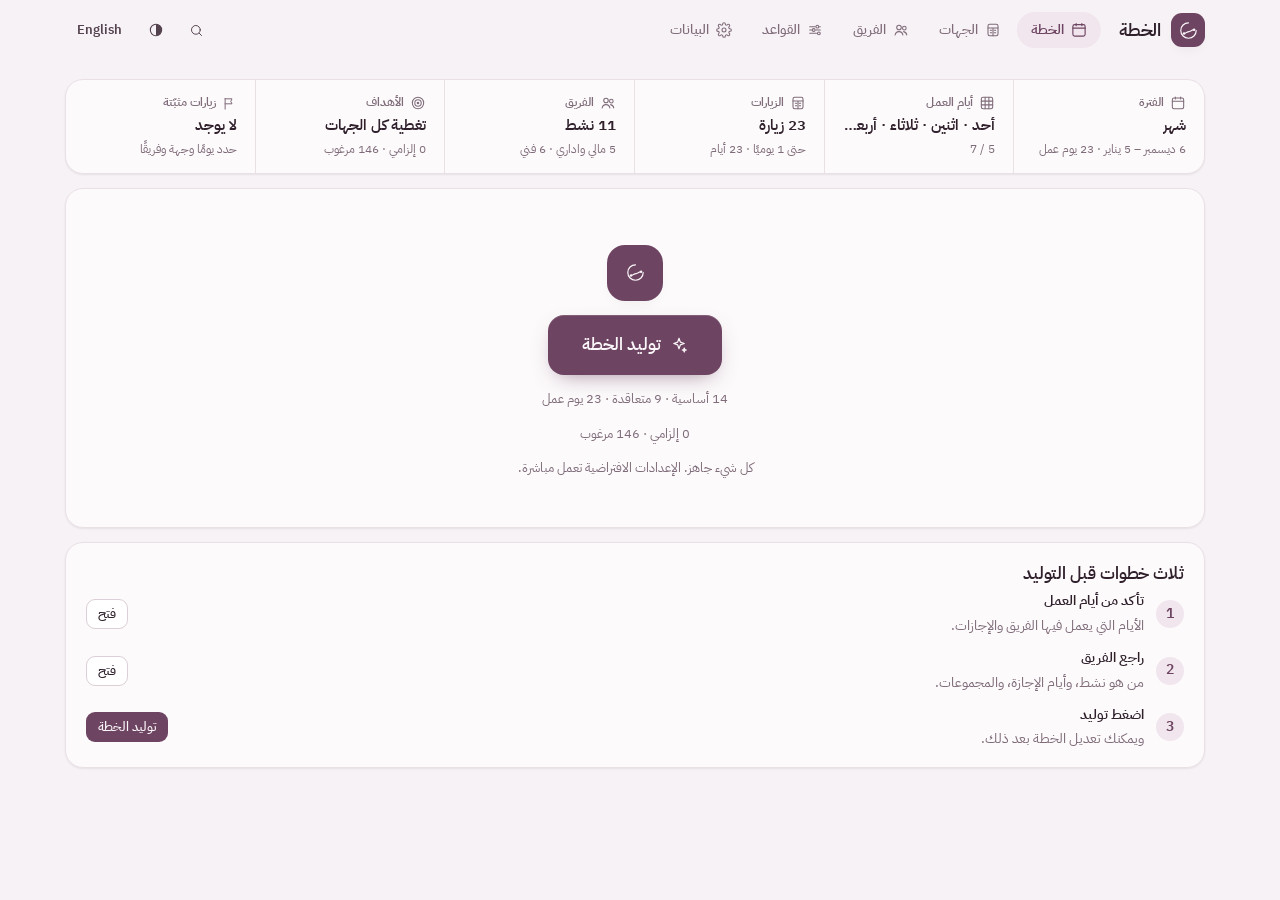
==== commit 156dd4be: "feat: v6 — protect requests, intent tier, pool rules, People tab, settings index, command palette En" ====
--- a/index.html
+++ b/index.html
@@ -5,47 +5,49 @@
 <meta http-equiv="Content-Security-Policy" content="default-src 'self'; script-src 'self'; style-src 'self'; img-src 'self' data: blob:; font-src 'self'; connect-src 'self'; worker-src 'self'; manifest-src 'self'; object-src 'none'; base-uri 'none'; form-action 'none'">
 <meta name="viewport" content="width=device-width, initial-scale=1, viewport-fit=cover">
 <title>الخطة</title>
-<script src="js/boot.js?v=5.0.0"></script>
-<link rel="manifest" href="manifest.webmanifest?v=5.0.0">
+<script src="js/boot.js?v=5.2.0"></script>
+<link rel="manifest" href="manifest.webmanifest?v=5.2.0">
 <meta name="theme-color" content="#6D4461">
 <link rel="apple-touch-icon" href="icons/icon-192.png">
 <link rel="icon" type="image/svg+xml" href="data:image/svg+xml,%3Csvg%20xmlns='http://www.w3.org/2000/svg'%20viewBox='0%200%2032%2032'%3E%3Crect%20width='32'%20height='32'%20rx='10.4'%20fill='%236D4461'/%3E%3Cg%20transform='translate(7.06%207.06)%20scale(.5588)'%20fill='none'%20stroke='%23FBF6F9'%20stroke-width='2'%20stroke-linecap='round'%3E%3Cpath%20d='M16%203a13%2013%200%201%200%2013%2013'/%3E%3Cpath%20d='M8.5%2021c3.4%200%205-3.2%208.5-3.2S22%2014.6%2025.5%2014.6'/%3E%3Ccircle%20cx='8.5'%20cy='21'%20r='2.1'%20fill='%23FBF6F9'%20stroke='none'/%3E%3Ccircle%20cx='25.5'%20cy='14.6'%20r='2.1'%20fill='%23FBF6F9'%20stroke='none'/%3E%3C/g%3E%3C/svg%3E">
-<link rel="stylesheet" href="css/app.css?v=5.0.0">
+<link rel="stylesheet" href="css/app.css?v=5.2.0">
 </head>
 <body>
 <header class="topbar" id="topbar"></header>
 <main class="page stack" id="page"></main>
 <div id="printSurface"></div>
-<script src="js/core.js?v=5.0.0"></script>
-<script src="js/seed.js?v=5.0.0"></script>
-<script src="js/store.js?v=5.0.0"></script>
-<script src="js/i18n.js?v=5.0.0"></script>
-<script src="js/rules-model.js?v=5.0.0"></script>
-<script src="js/people-rules.js?v=5.0.0"></script>
-<script src="js/engine.js?v=5.0.0"></script>
-<script src="js/goals.js?v=5.0.0"></script>
-<script src="js/requests.js?v=5.0.0"></script>
-<script src="js/constraints.js?v=5.0.0"></script>
-<script src="js/score.js?v=5.0.0"></script>
-<script src="js/flow.js?v=5.0.0"></script>
-<script src="js/assign.js?v=5.0.0"></script>
-<script src="js/layout.js?v=5.0.0"></script>
-<script src="js/solver.js?v=5.0.0"></script>
-<script src="js/lns.js?v=5.0.0"></script>
-<script src="js/explain.js?v=5.0.0"></script>
-<script src="js/planner.js?v=5.0.0"></script>
-<script src="js/genrun.js?v=5.0.0"></script>
-<script src="js/ui.js?v=5.0.0"></script>
-<script src="js/diag.js?v=5.0.0"></script>
-<script src="js/io.js?v=5.0.0"></script>
-<script src="js/views/plan.js?v=5.0.0"></script>
-<script src="js/views/facilities.js?v=5.0.0"></script>
-<script src="js/views/team.js?v=5.0.0"></script>
-<script src="js/views/team-table.js?v=5.0.0"></script>
-<script src="js/views/goals.js?v=5.0.0"></script>
-<script src="js/views/goals-manager.js?v=5.0.0"></script>
-<script src="js/views/rules.js?v=5.0.0"></script>
-<script src="js/views/data.js?v=5.0.0"></script>
-<script src="js/app.js?v=5.0.0"></script>
+<script src="js/core.js?v=5.2.0"></script>
+<script src="js/seed.js?v=5.2.0"></script>
+<script src="js/store.js?v=5.2.0"></script>
+<script src="js/i18n.js?v=5.2.0"></script>
+<script src="js/rules-model.js?v=5.2.0"></script>
+<script src="js/settings-index.js?v=5.2.0"></script>
+<script src="js/people-rules.js?v=5.2.0"></script>
+<script src="js/engine.js?v=5.2.0"></script>
+<script src="js/goals.js?v=5.2.0"></script>
+<script src="js/requests.js?v=5.2.0"></script>
+<script src="js/constraints.js?v=5.2.0"></script>
+<script src="js/score.js?v=5.2.0"></script>
+<script src="js/flow.js?v=5.2.0"></script>
+<script src="js/assign.js?v=5.2.0"></script>
+<script src="js/layout.js?v=5.2.0"></script>
+<script src="js/solver.js?v=5.2.0"></script>
+<script src="js/lns.js?v=5.2.0"></script>
+<script src="js/explain.js?v=5.2.0"></script>
+<script src="js/planner.js?v=5.2.0"></script>
+<script src="js/genrun.js?v=5.2.0"></script>
+<script src="js/ui.js?v=5.2.0"></script>
+<script src="js/diag.js?v=5.2.0"></script>
+<script src="js/io.js?v=5.2.0"></script>
+<script src="js/views/plan.js?v=5.2.0"></script>
+<script src="js/views/facilities.js?v=5.2.0"></script>
+<script src="js/views/team.js?v=5.2.0"></script>
+<script src="js/views/team-table.js?v=5.2.0"></script>
+<script src="js/views/goals.js?v=5.2.0"></script>
+<script src="js/views/goals-manager.js?v=5.2.0"></script>
+<script src="js/views/rules.js?v=5.2.0"></script>
+<script src="js/views/data.js?v=5.2.0"></script>
+<script src="js/palette.js?v=5.2.0"></script>
+<script src="js/app.js?v=5.2.0"></script>
 </body>
 </html>
--- a/css/app.css
+++ b/css/app.css
@@ -142,6 +142,7 @@
 .input-group button:hover{background:var(--hover); color:var(--ink)}
 .input-group button:disabled{opacity:.35}
 .input-group.sm{height:var(--h-sm)}
+.input-group.is-inherited input{color:var(--ink-3)}
 .input-group.sm input{width:52px; font-size:12.5px}
 @supports (field-sizing:content){
   .input-group input, .input-group.sm input{width:auto; field-sizing:content}
@@ -790,3 +791,37 @@
 
 .model-card{display:flex; flex-direction:column; gap:8px; min-width:0; max-width:100%}
 .model-pre{contain:inline-size; min-width:0; max-width:100%; width:100%; box-sizing:border-box; margin:0; padding:10px 12px; border:1px solid var(--line); border-radius:10px; font-family:var(--font-num); font-size:12px; line-height:1.55; white-space:pre; overflow:auto; max-height:320px; color:var(--ink-2); text-align:left; unicode-bidi:plaintext}
+.person.guest{border-style:dashed}
+
+.pt-tabs{display:flex; gap:4px; overflow-x:auto; padding:0 0 10px; margin:0 0 4px; border-bottom:1px solid var(--line); position:sticky; top:0; background:var(--surface); z-index:2}
+.pt-tab{flex:0 0 auto; padding:6px 12px; border-radius:999px; border:1px solid transparent; background:transparent; color:var(--ink-2); font:inherit; cursor:pointer}
+.pt-tab.on{background:var(--selected); color:var(--ink); border-color:var(--line)}
+.pt-filters{flex-wrap:wrap}
+@media (max-width:700px){
+  .pt th:not(.pt-c-sel):not(.pt-c-name):not(.pt-c-load):not(.pt-c-menu), .pt td:not(.pt-c-sel):not(.pt-c-name):not(.pt-c-load):not(.pt-c-menu){display:none}
+  .pt .pt-c-name{min-width:0}
+}
+
+.pt-layout.with-panel .pt th:not(.pt-c-sel):not(.pt-c-name):not(.pt-c-pool):not(.pt-c-load):not(.pt-c-menu), .pt-layout.with-panel .pt td:not(.pt-c-sel):not(.pt-c-name):not(.pt-c-pool):not(.pt-c-load):not(.pt-c-menu){display:none}
+
+.rules-searchbox{position:relative; flex:1 1 220px; min-width:0}
+.rules-results{position:absolute; inset-inline:0; top:calc(100% + 4px); z-index:30; background:var(--raised); border:1px solid var(--line); border-radius:12px; box-shadow:var(--shadow-2, 0 8px 24px rgba(0,0,0,.12)); overflow:hidden}
+.rr-item{display:flex; justify-content:space-between; gap:10px; width:100%; padding:9px 12px; border:0; background:transparent; font:inherit; text-align:start; cursor:pointer; color:var(--ink)}
+.rr-item:hover, .rr-item:focus-visible{background:var(--hover)}
+.chg::after{content:''; display:inline-block; width:7px; height:7px; border-radius:50%; background:var(--accent, #A1467B); margin-inline-start:8px; vertical-align:middle}
+.rs-nochg{display:none !important}
+.setting-hl{outline:2px solid var(--accent, #A1467B); outline-offset:3px; border-radius:10px; transition:outline-color .3s}
+@media (prefers-reduced-motion:no-preference){ .setting-hl{animation:sethl 2s ease-out} }
+@keyframes sethl{0%{background:var(--selected)} 100%{background:transparent}}
+
+.pal-backdrop{position:fixed; inset:0; z-index:2000; background:rgba(20,12,18,.38); display:flex; justify-content:center; align-items:flex-start; padding:12vh 12px 0}
+.palette{width:min(640px, 100%); max-height:72vh; display:flex; flex-direction:column; gap:8px; padding:12px; background:var(--raised); border:1px solid var(--line); border-radius:16px; box-shadow:0 24px 60px rgba(0,0,0,.28)}
+.pal-input{width:100%; font-size:16px}
+.pal-chips{display:flex; gap:6px; overflow-x:auto; flex:0 0 auto}
+.pal-list{overflow:auto; overscroll-behavior:contain; flex:1 1 auto; min-height:0}
+.pal-head{padding:8px 10px 4px; font-size:11.5px; color:var(--ink-3); letter-spacing:.02em}
+.pal-item{display:flex; justify-content:space-between; gap:12px; padding:9px 10px; border-radius:10px; cursor:pointer}
+.pal-item.on{background:var(--selected)}
+.pal-item b{font-weight:600}
+.pal-empty{padding:18px; text-align:center; color:var(--ink-3)}
+@media (max-width:700px){ .pal-backdrop{padding:0} .palette{width:100%; max-height:100vh; height:100%; border-radius:0} }
